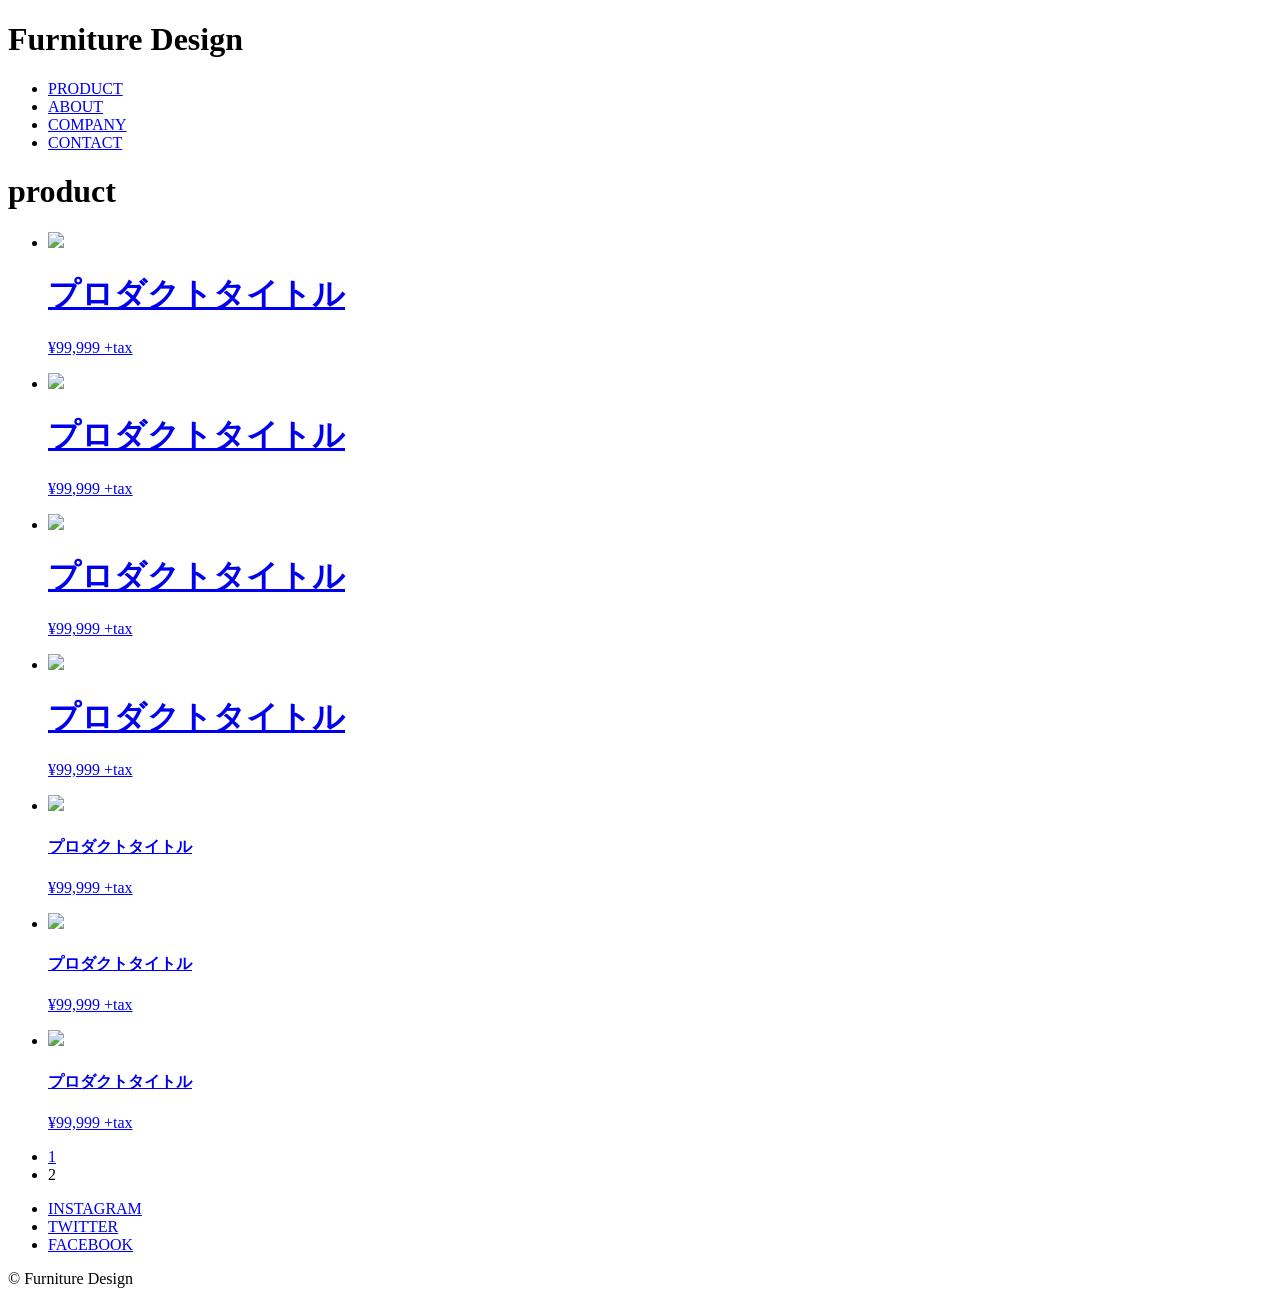
==== page.html @ e3b5b2a1 "Create page.html" ====
<!DOCTYPE html>
<html lang="ja">
    <head>
        <meta charset="utf-8">
        <title>Furnituru Design</title>
        <meta name="viewport" content="width=device-width,initial-scale=1">
        <link rel="stylesheet" href="style.css">
        <script src="https://ajax.googleapis.com/ajax/libs/jquery/2.2.4/jquery.min.js"></script>
        <link href="https://fonts.googleapis.com/css2?family=Noto+Sans+JP&display=swap" rel="stylesheet">
    </head>
    <body>
        <header id="header" class="wrapper">
            <h1 class="site-title">Furniture Design</h1>
            <nav>
                <div class="burger"></div>
                <ul class="navi-list">
                    <li><a href="./index.html">PRODUCT</a></li>
                    <li><a href="./about.html">ABOUT</a></li>
                    <li><a href="./company.html">COMPANY</a></li>
                    <li><a href="mailto:xxxxx@xxx.xxxx?subject=お問い合わせ">CONTACT</a></li>
                </ul>
                <div class="menu"></div>
            </nav>  
        </header>
        <main>
            <div class=" top wrapper">
                <h1 class="page-title">product</h1>
                <ul class="product-list">
                    <li>
                        <a href="#">
                            <img src="img/item13.jpg">
                            <h1 class="product-title">プロダクトタイトル</h1>
                            <p>&yen;99,999 +tax</p>
                        </a>
                    </li>
                    <li>
                        <a href="#">
                            <img src="img/item14.jpg">
                            <h1 class="product-title">プロダクトタイトル</h1>
                            <p>&yen;99,999 +tax</p>
                        </a>
                    </li>
                    <li>
                        <a href="#">
                            <img src="img/item15.jpg">
                            <h1 class="product-title">プロダクトタイトル</h1>
                            <p>&yen;99,999 +tax</p>
                        </a>
                    </li>
                    <li>
                        <a href="#">
                            <img src="img/item16.jpg">
                            <h1 class="product-title">プロダクトタイトル</h1>
                            <p>&yen;99,999 +tax</p>
                        </a>
                    </li>
                    <li>
                        <a href="#">
                            <img src="img/item1.jpg">
                            <h4 class="product-title">プロダクトタイトル</h4>
                            <p>&yen;99,999 +tax</p>
                        </a>
                    </li>
                    <li>
                        <a href="#">
                            <img src="img/item2.jpg">
                            <h4 class="product-title">プロダクトタイトル</h4>
                            <p>&yen;99,999 +tax</p>
                        </a>
                    </li>
                    <li>
                        <a href="#">
                            <img src="img/item3.jpg">
                            <h4 class="product-title">プロダクトタイトル</h4>
                            <p>&yen;99,999 +tax</p>
                        </a>
                    </li>
                </ul>
                <ul class="page">
                    <li><a href="./index.html">1</a></li>
                    <li>2</li>
                </ul>
            </div>
        </main>
        <footer id="footer">
            <div class="wrapper">
            <ul class="menu-list">
                <li><a href="https://www.instagram.com/" target="_blank">INSTAGRAM</a></li>
                <li><a href="https://twitter.com/" target="_blank">TWITTER</a></li>
                <li><a href="https://www.facebook.com/" target="_blank">FACEBOOK</a></li>
            </ul>
            <p class="copyright">&copy; Furniture Design</p>
        </div>
        </footer>
        <script type="text/javascript" src="script.js"></script>
    </body>
</html>
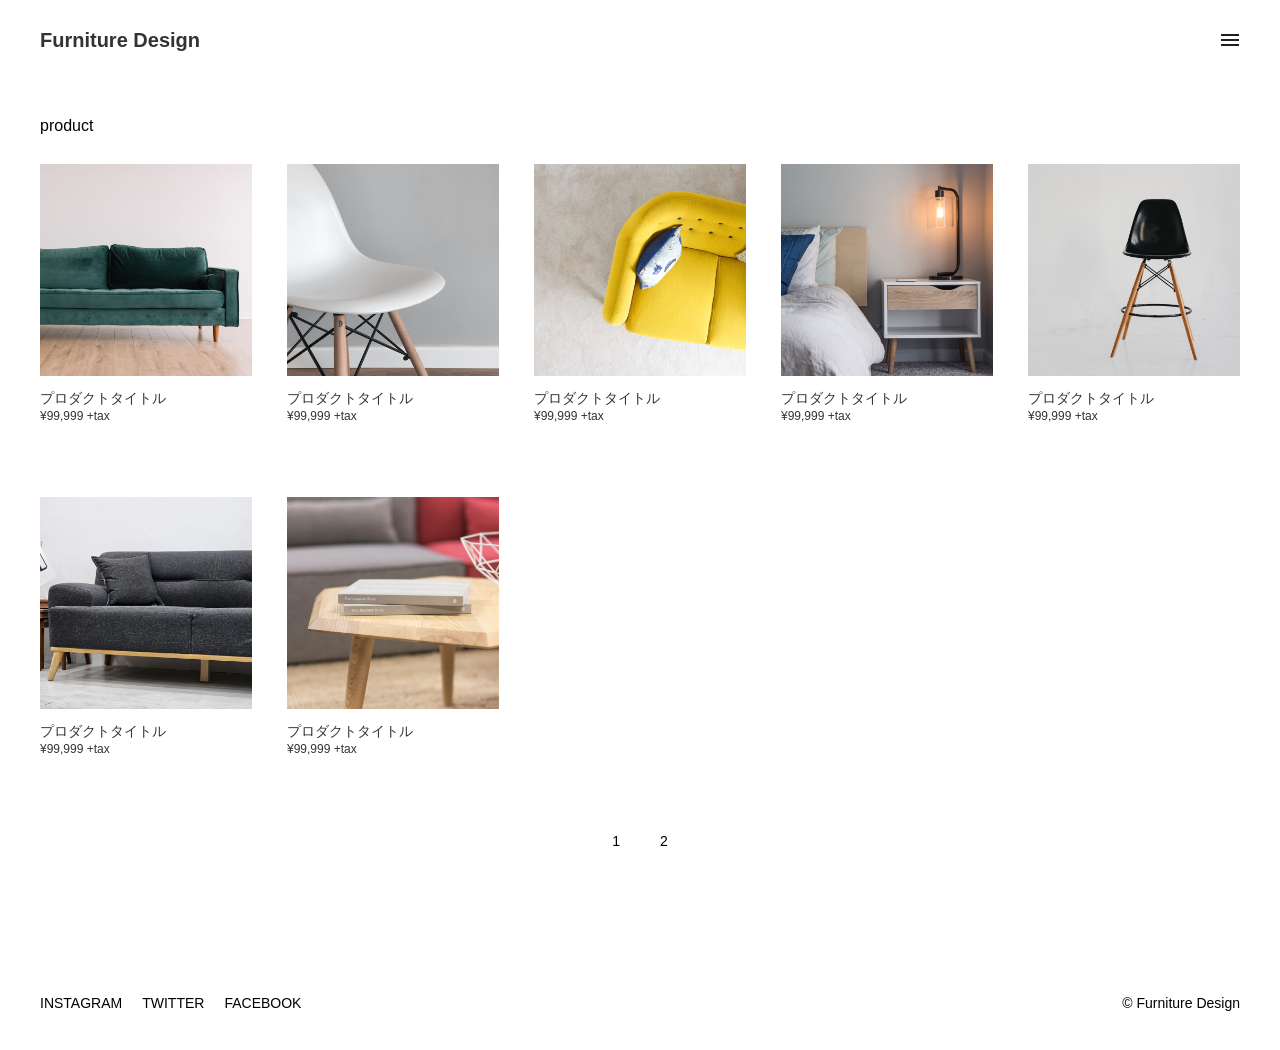
==== commit 3909bd09: "Update page.html" ====
--- a/page.html
+++ b/page.html
@@ -29,49 +29,49 @@
                 <ul class="product-list">
                     <li>
                         <a href="#">
-                            <img src="img/item13.jpg">
+                            <img src="img/item13.jpg" alt="商品画像">
                             <h1 class="product-title">プロダクトタイトル</h1>
                             <p>&yen;99,999 +tax</p>
                         </a>
                     </li>
                     <li>
                         <a href="#">
-                            <img src="img/item14.jpg">
+                            <img src="img/item14.jpg" alt="商品画像">
                             <h1 class="product-title">プロダクトタイトル</h1>
                             <p>&yen;99,999 +tax</p>
                         </a>
                     </li>
                     <li>
                         <a href="#">
-                            <img src="img/item15.jpg">
+                            <img src="img/item15.jpg" alt="商品画像">
                             <h1 class="product-title">プロダクトタイトル</h1>
                             <p>&yen;99,999 +tax</p>
                         </a>
                     </li>
                     <li>
                         <a href="#">
-                            <img src="img/item16.jpg">
+                            <img src="img/item16.jpg" alt="商品画像">
                             <h1 class="product-title">プロダクトタイトル</h1>
                             <p>&yen;99,999 +tax</p>
                         </a>
                     </li>
                     <li>
                         <a href="#">
-                            <img src="img/item1.jpg">
+                            <img src="img/item1.jpg" alt="商品画像">
                             <h4 class="product-title">プロダクトタイトル</h4>
                             <p>&yen;99,999 +tax</p>
                         </a>
                     </li>
                     <li>
                         <a href="#">
-                            <img src="img/item2.jpg">
+                            <img src="img/item2.jpg" alt="商品画像">
                             <h4 class="product-title">プロダクトタイトル</h4>
                             <p>&yen;99,999 +tax</p>
                         </a>
                     </li>
                     <li>
                         <a href="#">
-                            <img src="img/item3.jpg">
+                            <img src="img/item3.jpg" alt="商品画像">
                             <h4 class="product-title">プロダクトタイトル</h4>
                             <p>&yen;99,999 +tax</p>
                         </a>
--- a/style.css
+++ b/style.css
@@ -0,0 +1,407 @@
+@charset "utf-8";
+/*
+html5doctor.com Reset Stylesheet
+v1.6.1
+Last Updated: 2010-09-17
+Author: Richard Clark - http://richclarkdesign.com
+Twitter: @rich_clark
+*/
+
+html, body, div, span, object, iframe,
+h1, h2, h3, h4, h5, h6, p, blockquote, pre,
+abbr, address, cite, code,
+del, dfn, em, img, ins, kbd, q, samp,
+small, strong, sub, sup, var,
+b, i,
+dl, dt, dd, ol, ul, li,
+fieldset, form, label, legend,
+table, caption, tbody, tfoot, thead, tr, th, td,
+article, aside, canvas, details, figcaption, figure,
+footer, header, hgroup, menu, nav, section, summary,
+time, mark, audio, video {
+    margin:0;
+    padding:0;
+    border:0;
+    outline:0;
+    font-size:100%;
+    vertical-align:baseline;
+    background:transparent;
+}
+
+body {
+    line-height:1;
+    font-family: 'Noto Sans JP', 'Hiragino Kaku Gothic ProN', Meiryo, sans-serif;
+}
+
+article,aside,details,figcaption,figure,
+footer,header,hgroup,menu,nav,section {
+    display:block;
+}
+
+nav ul {
+    list-style:none;
+}
+
+blockquote, q {
+    quotes:none;
+}
+
+blockquote:before, blockquote:after,
+q:before, q:after {
+    content:'';
+    content:none;
+}
+
+a {
+    margin:0;
+    padding:0;
+    font-size:100%;
+    vertical-align:baseline;
+    background:transparent;
+}
+
+/* change colours to suit your needs */
+ins {
+    background-color:#ff9;
+    color:#000;
+    text-decoration:none;
+}
+
+/* change colours to suit your needs */
+mark {
+    background-color:#ff9;
+    color:#000;
+    font-style:italic;
+    font-weight:bold;
+}
+
+del {
+    text-decoration: line-through;
+}
+
+abbr[title], dfn[title] {
+    border-bottom:1px dotted;
+    cursor:help;
+}
+
+table {
+    border-collapse:collapse;
+    border-spacing:0;
+}
+
+/* change border colour to suit your needs */
+hr {
+    display:block;
+    height:1px;
+    border:0;  
+    border-top:1px solid #cccccc;
+    margin:1em 0;
+    padding:0;
+}
+
+input, select {
+    vertical-align:middle;
+}
+
+html,body{
+    font-size: 100%;
+    position: relative;
+    width: 100%; 
+    height: 100%;
+    margin: 0;
+   
+}
+body {
+    display: flex;
+    flex-direction: column;
+}
+.wrapper {
+    width: 100%;
+    max-width: 100%;
+    margin: 0 auto;
+    padding: 0 40px;
+    box-sizing: border-box;
+}
+a {
+    text-decoration: none;
+    color: black;
+}
+li {
+    margin: 0;
+    padding: 0;
+}
+ul {
+    margin: 0;
+    padding: 0;
+    list-style: none;
+}
+/*-------------------------------------------
+header
+-------------------------------------------*/
+#header {
+    width: 100%;
+    height: 80px;
+    background-color:#fff;
+    align-items: center;
+    display:flex;
+    position: fixed;
+    left: 0;
+    right: 0;
+    z-index: 10;
+    box-sizing: border-box;
+}
+.site-title {
+    font-size: clamp(15px, 2vw, 20px);
+    color: #333333;
+}
+
+#header nav {
+    margin: 0 0 0 auto;
+}
+/*-------------------------------------------
+burger
+-------------------------------------------*/
+.burger {
+    width: 40px;
+    height: 40px;
+    background-image:url(img/burger.svg);
+    background-size: 24px;
+    background-position: center;
+    background-repeat: no-repeat;
+    border-radius: 4px;
+    margin: 0 0 0 70px; 
+    cursor: pointer;
+    position: relative;
+    right: -10px;
+    z-index: 5;
+}
+
+.burger.is-active {
+    background-image: url(img/close.svg);
+    z-index: 5;
+}
+.menu {
+    position: fixed;
+    top: 0;
+    left: 0;
+    z-index: 1;
+    width: 100%;
+    height: 100%;
+    background-color: rgba(0,0,0,0.8);
+    display: none;
+    overflow-x: hidden;
+}
+.menu.is-active  {
+    display: flex;
+}
+.navi-list {
+    position: absolute;
+    display:flex;
+    flex-direction: column;
+    gap: 30px;
+    font-size: 13px;
+    left: -100%;
+    color: #fff;
+    transition: left .5s;
+    z-index: 6;
+    padding: 0 40px;
+}
+.navi-list.is-active {
+    left: 0;
+}
+.navi-list li a  {
+    color: #fff;
+}
+
+/*-------------------------------------------
+main
+-------------------------------------------*/
+main {
+    width: 100%;
+    margin: 0 auto;
+    flex-grow: 1;
+}
+
+.top {
+    padding-top: 88px;
+    padding-bottom: 14px;
+}
+.page-title {
+    font-size: clamp(14px, 1.8vw, 16px);
+    font-weight: normal;
+    margin-bottom: 30px;
+    padding-top: 30px;
+}
+.product-list {
+    display: grid;
+    grid-template-columns: repeat(auto-fit, minmax(200px, 1fr));
+    gap: 35px;
+}
+
+.product-list li a:hover {
+    opacity: 0.7;
+}
+.product-list img {
+    width: 100%;
+    height: auto;
+    margin-bottom: 12px;
+ }
+.product-title {
+    font-size: clamp(12px, 1.5vw, 14px);
+    color: #333333;
+    font-weight: normal;
+    line-height: 1;
+}
+.product-list p {
+    font-size: 12px;
+    color: #333333;
+    margin-bottom: 40px;
+    margin-top: 5px;
+}
+.page {
+    display: flex;
+    justify-content: center;
+    font-size: 14px;
+    margin-top: 39px;
+}
+.page li {
+    padding: 0 20px;
+}
+.product-list li {
+    width: auto; 
+}
+/*-------------------------------------------
+footer
+-------------------------------------------*/
+#footer {
+    padding-bottom: 20px;
+    padding-top: 114px;
+}
+#footer .wrapper {
+    display: flex;
+    justify-content: space-between;
+    align-items: center;
+    padding: 20px 40px;
+    margin: 0 auto;
+}
+#footer ul {
+    display: flex;
+    padding: 0;
+    margin: 0;
+    gap: 20px;
+}
+#footer li {
+    font-size: 12px;
+}
+#footer a {
+    font-size: clamp(8px, 1.5vw, 14px);
+}
+#footer p {
+    font-size: clamp(8px, 1.5vw, 14px);
+}
+.menu-list li {
+    transition: transform 0.3s ease-in-out;
+}
+.menu-list li:hover {
+    transform: scale(1.2);
+}
+/*-------------------------------------------
+about
+-------------------------------------------*/
+#about {
+    padding-bottom: 20px;
+}
+#about h1 {
+    padding-top: 124px;
+    font-size: 14px;
+    font-weight: normal;
+    margin-bottom: 50px;
+}
+#about p {
+    width: 583px;
+    word-wrap: break-word;
+    text-align: justify;
+    font-size: 14px;
+    line-height: 1.8;
+}
+#about p:first-of-type {
+    margin-bottom: 37px;
+}
+/*-------------------------------------------
+company
+-------------------------------------------*/
+#company {
+    padding-top: 114px;
+    max-width: 600px;
+    padding-bottom: 20px;
+}
+#company .page-title {
+    font-size: 14px;
+    font-weight: normal;
+    margin-bottom: 57px;
+}
+#company dl {
+    display: flex;
+    flex-wrap: wrap;
+   font-size: 14px;
+   margin-bottom: 44px;
+}
+#company dt {
+    width: 30%;
+    border-bottom: solid 1px #DCDBDB;
+    padding: 20px 0;
+}
+#company dd {
+    width: 70%;
+    border-bottom: solid 1px #DCDBDB;
+    padding: 20px 0;
+}
+#company dd:last-of-type {
+    border-bottom: none;
+}
+#company dt:last-of-type {
+    border-bottom: none;
+}
+.map {
+    filter: grayscale(1);
+    margin-bottom: 181px;
+}
+.map iframe {
+    height: 300px;
+    width: 100%;
+}
+/*-------------------------------------------
+SP
+-------------------------------------------*/
+@media screen and (max-width: 768px) {
+    .top {
+        padding: 88px 30px 14px 30px;
+        padding-bottom: 14px;
+    }
+    #header {
+        padding: 0 30px; 
+    }
+    .product-list {
+        grid-template-columns: repeat(auto-fit, minmax(150px, 1fr));
+        gap: 20px;
+    }
+    #about p {
+        width: 100%;
+        box-sizing: border-box;
+    }
+    #footer .wrapper{
+        flex-direction: column;
+        text-align: left;
+    }
+    #footer p {
+        margin-top: 10px;
+    }
+}
+
+@media screen and (max-width: 414px) {
+    .product-list {
+        grid-template-columns: repeat(2, 1fr);
+    }
+}
+
+
